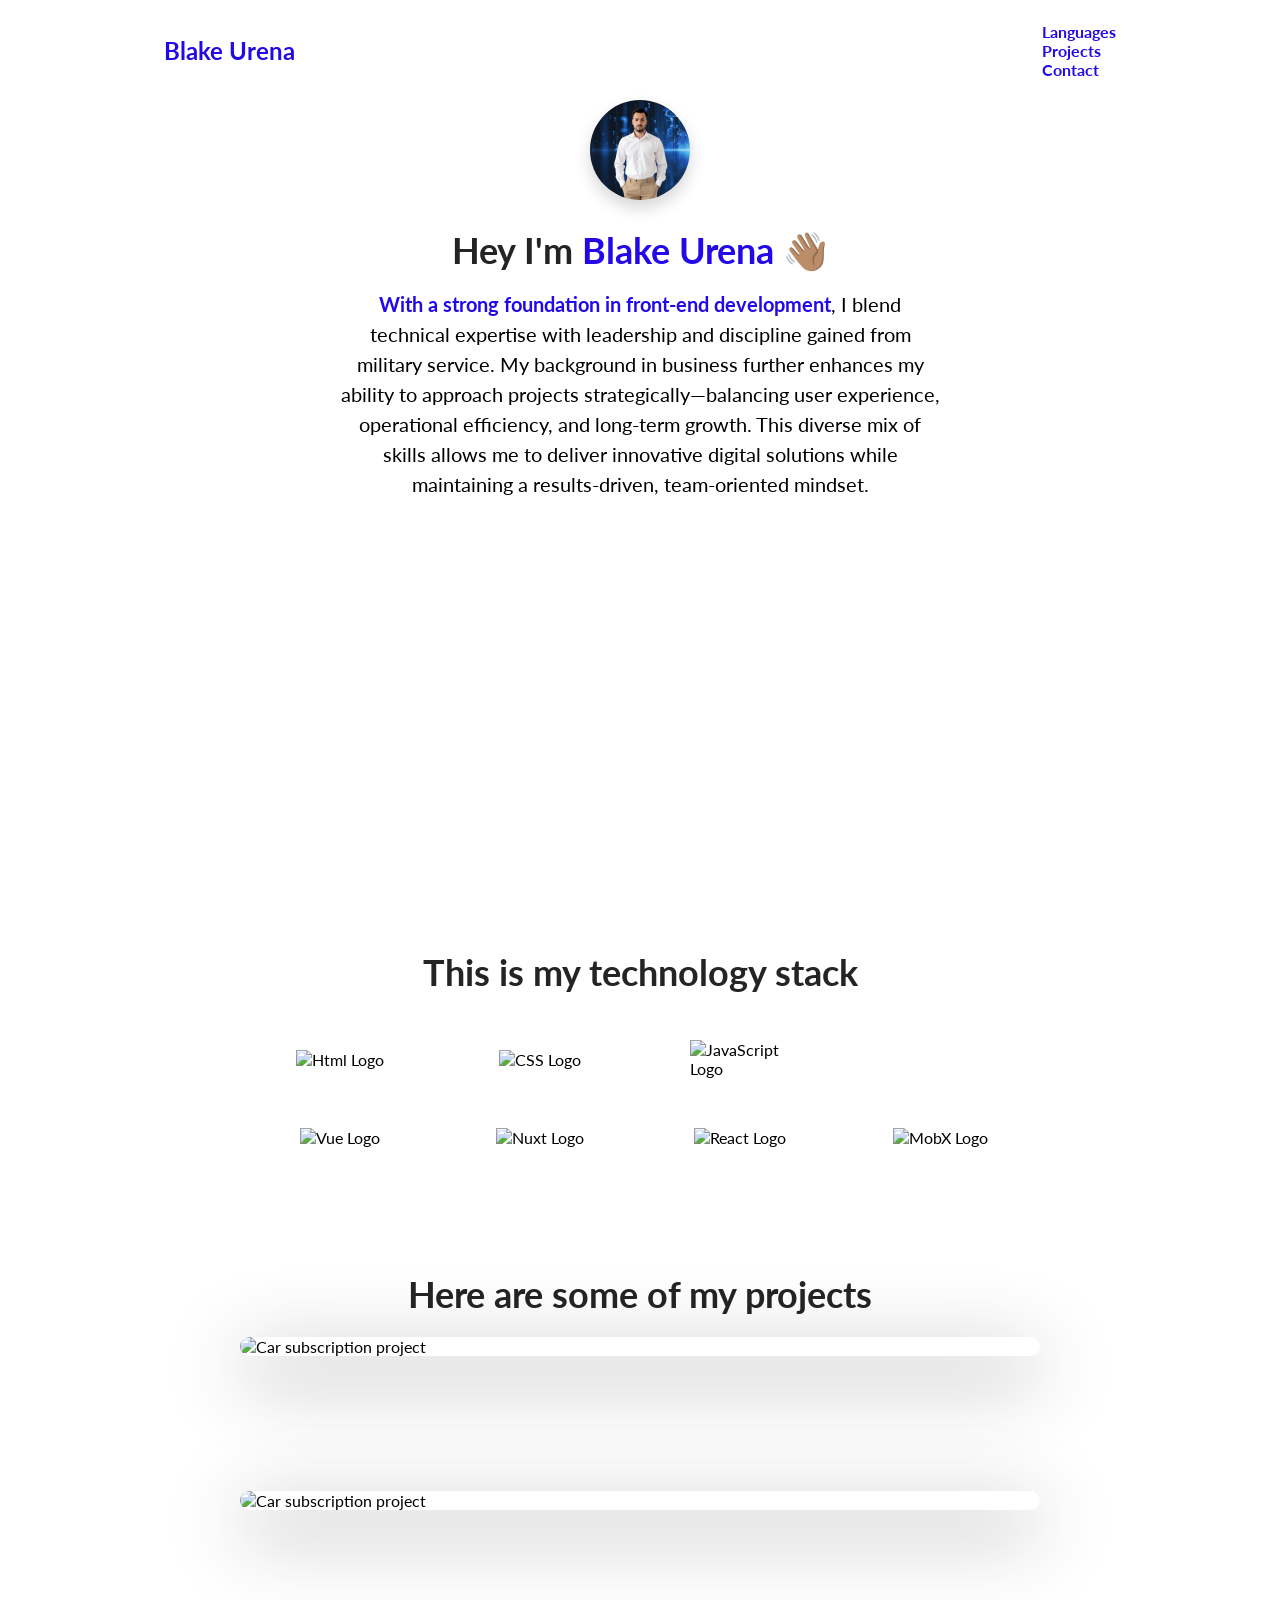
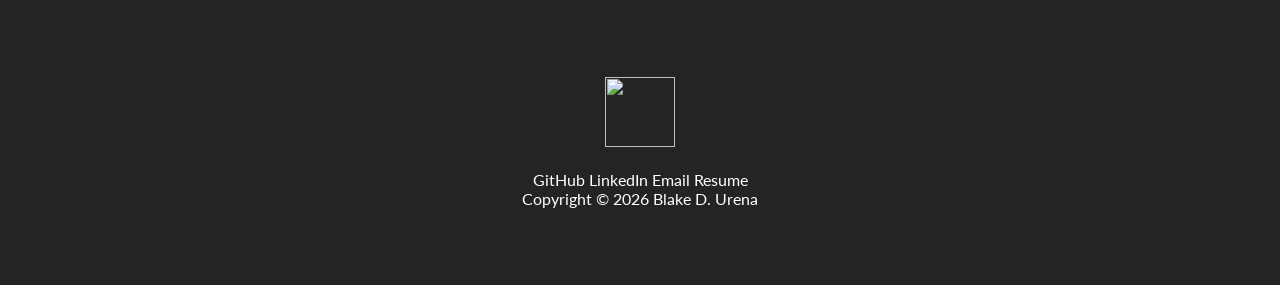
==== eportfolio.html @ 0ce1a2f8 "Update eportfolio.html" ====
<!DOCTYPE html>
<html lang="en">

<head>
    <meta charset="UTF-8">
    <meta http-equiv="X-UA-Compatible" content="IE=edge">
    <meta name="viewport" content="width=device-width, initial-scale=1.0">  
    <title>Blake Urena</title>
    <link rel="stylesheet" href="./style1.css">
    <script src="https://kit.fontawesome.com/65a5e34a44.js" crossorigin="anonymous"></script>
</head>
<body>
    <section id="about-me">
        <nav>
          <div class="personal__logo">Blake Urena</div>
            <ul class="nav__links--list">
                <li class="nav__link">
                    <a href="#languages" class="
                    nav__link--anchor
                    link__hover-effect
                    link__hover-effect--black
                    ">Languages</a>
                </li>
                 <li class="nav__link">
                    <a href="#projects" class="
                    nav__link--anchor
                    link__hover-effect
                    link__hover-effect--black
                    ">Projects</a>
                </li>
                 <li class="nav__link">
                    <a href="mailto:blakeurena@gmail.com" class="
                    nav__link--anchor
                    link__hover-effect
                    link__hover-effect--black
                    ">Contact</a>
                </li>
            </ul>
        </nav>
        <div class="flex flex-1">
            <div class="about-me__info row">
                <div class="about-me__info--container">
                    <figure class="about-me__picture--mask">
                        <img src="assets/me.jpeg" style="width: 100%;" class="about--me__picture" alt="profile picture">
                    </figure>
                    <h1 class="about-me__info--title">
                        Hey I'm <span class="text--blue">Blake Urena</span> 👋🏽
                    </h1>
                    <p class="about-me__info--para">
                        <strong class="text--blue">With a strong foundation in front-end development</strong>, I blend technical expertise with leadership and discipline gained from military service. My background in business further enhances my ability to approach projects strategically—balancing user experience, operational efficiency, and long-term growth. This diverse mix of skills allows me to deliver innovative digital solutions while maintaining a results-driven, team-oriented mindset.
                    </p>
                    <div class="about-me__links">
                     <a href="https://www.linkedin.com/in/blake-d-urena-417a3118b" target="_blank" class="about-me__link">
                      <i class="fa-brands fa-linkedin"></i>
                     </a>
                     <a href="mailto:blakeurenact@gmail.com" target="_blank" class="about-me__link">
                      <i class="fa-regular fa-address-card"></i>
                     </a>
                     <a href="https://github.com/blakeurena" target="_blank" class="about-me__link">
                      <i class="fa-brands fa-github"></i>
                     </a>
                     <a href="assets/resume.pdf" download="resume.pdf" target="_blank" class="about-me__link">
                      <i class="fa-solid fa-user-tie"></i>
                     </a>
                    </div>
                </div>
                <figure class="about-me__img--container">
                    <img src="assets/undraw_accomplishments_tb6k.svg" class="about-me__img" alt="">
                </figure>
            </div>  
        </div>
    </section>  
    <section id="languages">
        <div class="container">
            <div class="row">
                <h1 class="section__title">This is my <span class="text--purple">technology stack</span></h1>
                <div class="language__list">
                    <div class="language">
                        <figure class="language__img--wrapper">
                            <img src="https://upload.wikimedia.org/wikipedia/commons/thumb/3/38/HTML5_Badge.svg/240px-HTML5_Badge.svg.png"
                                alt="Html Logo" class="language__img" />
                        </figure>
                        <span class="language__name">HTML</span>         
                    </div>
                    <div class="language">
                        <figure class="language__img--wrapper">
                        <img src="https://cdn.iconscout.com/icon/free/png-256/css-131-722685.png" alt="CSS Logo"
                            class="language__img" />
                        </figure>
                        <span class="language__name">CSS</span>
                    </div>
                    <div class="language">
                        <figure class="language__img--wrapper">
                            <img src="https://cdn.iconscout.com/icon/free/png-256/javascript-1-225993.png" alt="JavaScript Logo"
                            class="language__img" />
                        </figure>
                        <span class="language__name">JavaScript</span>
                    </div>
                    <div class="language">
                        <span class="language__name">TypeScript</span>
                    </div>
                    <div class="language">
                        <figure class="language__img--wrapper">
                        <img src="https://cdn.iconscout.com/icon/free/png-256/vue-282497.png" alt="Vue Logo"
                            class="language__img" />
                        </figure>
                        <span class="language__name">Vue</span>
                    </div>
                    <div class="language">
                        <figure class="language__img--wrapper">
                        <img src="https://cdn.iconscout.com/icon/free/png-256/nuxt-dot-js-3628959-3030184.png" alt="Nuxt Logo"
                            class="language__img" />
                        </figure>
                        <span class="language__name">Nuxt</span>
                    </div>
                    <div class="language">
                        <figure class="language__img--wrapper">
                        <img src="https://cdn.iconscout.com/icon/free/png-256/react-3-1175109.png" alt="React Logo"
                            class="language__img" />
                        </figure>
                        <span class="language__name">React</span>
                    </div>
                    <div class="language">
                        <figure class="language__img--wrapper">
                        <img src="https://mobx.js.org/img/mobx.png" alt="MobX Logo" class="language__img" />
                        </figure>
                        <span class="language__name">MobX</span>
                    </div>
                </div>
            </div>
        </div>
    </section>
  <section id="projects">
    <div class="container">
      <div class="row">
        <h1 class="section__title">Here are some of my <span class="text--purple">projects</span></h1>
        <ul class="project__list">
          <li class="project">
            <div class="project__wrapper">
              <img src="./assets/loopit.png" class="project__img" alt="Car subscription project">
              <div class="project__description">
                <h3 class="project__description--title">Car sales project</h3>
                <h4 class="project__description--sub-title">
                  Html, CSS, JavaScript, Vue, Vuex
                </h4>
                <p class="project__description--para">
                  This was a project I did to learn the fundamentals of Vue, Vuex, and Vue Router. I built a simple car sales website where you can view cars, add them to a cart, and checkout.
                </p>
                <div class="project__description--links">
                  <a href="https://www.github.com/yourlink" target="_blank" class="project__description--link">
                    <i class="fab fa-github"></i>
                  </a>
                  <a href="https://www.yourwebsite.com" class="project__description--link">
                    <i class="fas fa-link"></i>
                  </a>
                </div>
              </div>
            </div>
          </li>
          <li class="project">
            <div class="project__wrapper">
              <img src="./assets/loopit.png" class="project__img" alt="Car subscription project">
              <div class="project__description">
                <h3 class="project__description--title">Dashboard</h3>
                <h4 class="project__description--sub-title">
                  Html, CSS, JavaScript, Vue, Vuex
                </h4>
                <p class="project__description--para">
                  I built a dashboard for a client using Vue and Vuex. The dashboard displays data from a database in a clean and interactive way.
                </p>
                <div class="project__description--links">
                  <a href="https://www.github.com/yourlink" target="_blank" class="project__description--link">
                    <i class="fab fa-github"></i>
                  </a>
                  <a href="https://www.yourwebsite.com" class="project__description--link">
                    <i class="fas fa-link"></i>
                  </a>
                </div>
              </div>
            </div>
          </li>
        </ul>
      </div>
    </div>
  </section>
  <footer>
    <div class="row footer__row">
      <a href="#" class="footer__anchor">
        <figure class="footer__logo">
          <img src="./assets/logo.svg" class="footer__logo--img" alt="">
        </figure>
        <span class="footer__logo--popper">
          Top
          <i class="fas fa-arrow-up"></i>
        </span>
      </a>
      <div class="footer__social--list">
        <a href="https://https://github.com/blakeurena" target="_blank" class="
          footer__social--link
          link__hover-effect
          link__hover-effect--white
        " target="_blank">GitHub</a>
        <a href="https://www.linkedin.com/in/blake-d-urena-417a3118b" target="_blank" class="
          footer__social--link
          link__hover-effect
          link__hover-effect--white
        " target="_blank">LinkedIn</a>
        <a href="mailto:email@email.com" target="_blank" class="
          footer__social--link
          link__hover-effect
          link__hover-effect--white
        " target="_blank">Email</a>
        <a href="#" target="_blank" class="
          footer__social--link
          link__hover-effect
          link__hover-effect--white
        " target="_blank">Resume</a>
      </div>
      <div class="footer__copyright">Copyright © 2026 Blake D. Urena</div>
    </div>
  </footer>
</body>

</html>
---- style1.css ----
@import url('https://fonts.googleapis.com/css2?family=Lato:wght@400;700&display=swap');

* {
    font-family: 'Lato', sans-serif;
    padding: 0;
    margin: 0;
    box-sizing: border-box;
}

html {
    scroll-behavior: smooth;
}

h1, h2, h3, h4, h5, h6, span {
    color: #242424;
    text-align: center;
    line-height: 1.25;
}

h1{
    font-size: 36px;
}

p {
    line-height: 1.5;
    font-size: 16px;
}

a {
    text-decoration: none;
    position: relative;
    transition: opacity 300ms ease;
}

i:hover {
 opacity: 0.7;
}

.link__hover-effect::after {
    content: "";
    position: absolute;
    height: 3px;
    width: 0;
    bottom: -3px;
    right: 0;
    transition: all 300ms ease;
}

.link__hover-effect:hover::after {
    width: 100%;
    left: 0;
}

.link__hover-effect--white::after {
    background-color: #fff;
}

.link__hover-effect--black::after {
    background-color: #000;
}

li {
    list-style: none;
}

.flex {
    display: flex;
}

.flex-1 {
    flex: 1; 
}

.container {
    padding: 50px 0;
}

.row {
    width: 100%;
    max-width: 800px;
    margin: 0 auto;
}

.text--blue {
    color: #2309e7;
}

section:nth-child(even) {
    background-color: white;
}

.section__title {
    margin-bottom: 20px;
}

/* Navigation BAR */

nav {
    height: 100px;
    width: 100%;
    max-width: 1000px;
    margin: 0 auto;
    display: flex;
    justify-content: space-between;
    align-items: center;
    padding: 0 12px;
}

.nav__link--list {
    display: flex;
}

.nav__link--anchor {
    margin: 0 12px;
    color: #2309e7;
    text-decoration: none;
    font-weight: 700;
}

.nav__link--anchor--primary {
    background-color: #2309e7;
    padding: 8px 20px;
    border-radius: 50px;
    color: white;
    transition: all 300ms ease;
}

.nav__link--anchor--primary:hover {
    background-color: #2309e7;
}

.personal__logo {
    font-size: 24px;
   color: #2309e7;
   margin: 0 12px;
   font-weight: bold;
}

/* ABOUT ME */

#about-me {
    min-height: 100vh;
    display: flex;
    flex-direction: column;
}

.about-me__info {
    display: flex;
    flex-direction: column;
}

.about-me__info--container {
    display: flex;
    flex-direction: column;
    justify-content: center;
    align-items: center;
    max-width: 600px;
    margin: 0 auto;
    text-align: center;
}

.about-me__picture--mask {
    width: 100px;
    height: 100px;
    border-radius: 50%;
    overflow: hidden;
    box-shadow: 0 8px 16px rgba(0, 0, 0, 0.16);
    margin-bottom: 28px;
    animation: animate-profile-picture 800ms 200ms backwards;
}

@keyframes animate-profile-picture {
    0% {
        transform: scale(0);
    }
    80% {
        transform: scale(1.1);
    }
    100% {
        transform: scale(1);
    }
}
.about-me__picture {
    width: 100%;  

/* Improving my own picture */
transform: scale(1.5);
padding-top: 8px;
}

.about-me__info--title {
    margin-bottom: 16px;
    animation: fade-up 650ms 400ms backwards;
}

.about-me__info--para {
    font-size: 20px;
    margin-bottom: 28px;
    animation: fade-up 650ms 400ms backwards;
}

.about-me__link {
    font-size: 20px;
    color: rgb(2, 2, 2);
    padding: 0 16px;
}

.about-me__links {
    animation: fade-up 650ms 800ms backwards;
}

@keyframes fade-up {
    0% {
        opacity: 0;
        transform: translateY(40px);
    }
    100% {
        opacity: 1;
        transform: translateY(0);
    }
}

.about-me__img--container {
    flex: 1;
    display: flex;
    align-items: center;
}

.about-me__img {
    width: 100%;
    animation: fade-in 1200ms 800ms backwards;
}

@keyframes fade-in {
    0% {
        opacity: 0;
    }
    100% {
        opacity: 1;
    }
}

.wave {
    display: inline-block;
    animation: animate-wave 500ms infinite ease-in-out;
}

@keyframes animate-wave {
    0% {
        transform: rotate(0);
    }
   50% {
        transform: rotate(30deg);
    }
    100% {
        transform: rotate(0);
    }
    
}

/* TECH STACK */

.language__img {
    width: 100%;
    max-width: 100px;
    transition: transform 300ms ease;
}

.language:hover .language__img {
    transform: scale(0.9);
}

.language {
    width: 25%;
    display: flex;
    justify-content: center;
    position: relative;
}

.language__img--wrapper {
    display: flex;
    justify-content: center;
    align-items: center;
    padding: 25px 16px;
}

.language__list {
    display: flex;
    justify-content: center;
    flex-wrap: wrap;
}

.language__name {
    position: absolute;
    bottom: 0;
    transform: scale(0);
    transition: all 300ms;
    font-size: 20px;
    opacity: 0;
}

.language:hover .language__name {
    transform: scale(1);
    opacity: 1;
}

/* Projects */

.project {
    margin-bottom: 135px;
}

.project:last-child {
    margin-bottom: 40px;
}

.project__img {
    width: 100%;
    transition: all 500ms ease;
}

.project__wrapper {
    display: flex;
    box-shadow: 0 20px 80px rgba(0,0,0, 0.45);
    border-radius: 20px;
    overflow: hidden;
    position: relative;
}

.project__wrapper:before {
    content: "";
    position: absolute;
    top: 0;
    left: 0;
    width: 100%;
    height: 100%;
    background-color: #1c1d25;
    opacity: 0;
    transition: all 450ms ease;
    z-index: 2;
    transform: translateY(100%);
}

.project:hover .project__wrapper:before {
    transform: translateY(0);
    opacity:0.7;
}

.project:hover .project__img {
    transform: scale(1.07);
    filter: blur(5px);
}

.project:hover .project__description {
    opacity: 1;
    transform: translateY(-50%);
}

.project__description {
    position: absolute;
    top: 50%;
    left: 50%;
    transform: translate(-50%, 100%);
    max-width: 550px;
    z-index: 3;
    opacity: 0;
    transition: transform 450ms ease, opacity 300ms ease;
}

.project__description--title {
    font-size: 40px;
}

.project__description--para {
    margin: 16px 0;
}

.project__description--link {
    font-size: 20px;
    margin-right: 16px;
}

.project__description--title, 
.project__description--sub-title,
.project__description--para,
.project__description--link {
text-align: left;
color: #fff;
}

/* Footer */

footer {
    background-color: #242424;
    display: flex;
    padding: 6% 0;
    position: relative;
}

.footer__row {
    display: flex;
    flex-direction: column;
    align-items: center;
}

.footer__logo--img {
    width: 70px;
    height: 70px;
}

.footer__social--link,
.footer__copyright,
.footer__logo--popper{
    color: #fff;
    
}

.footer__logo--popper {
    position: absolute;
    right: 0;
    top: 30px;
    font-weight: 700;
    opacity: 0;
    transition: all 300ms ease;
}

.footer__anchor {
    margin-bottom: 20px;
    position: relative;
}

.footer__anchor:hover .footer__logo--popper {
    transform: translateY(60px);
     opacity: 1;
}

/* Small phones, tablets, large smartphones */
@media (max-width: 768px) {
    nav {
        height: 68px;
    }

    h1 {
        font-size: 28px;
    }

    .about-me__info--para {
        font-size: 18px;
    }

    .language {
        width: calc(100% / 3);
    }

    .project__description--para {
        font-size: 14px;
    }

    .project__description--links {
        display: flex;
        justify-content: center;
    }

    .project__description--title {
        font-size: 32px;
        line-height: 1;
        text-align: center;
    }

    .project__description--sub-title {
        text-align: center;
        margin: 12px 0;
    }
}
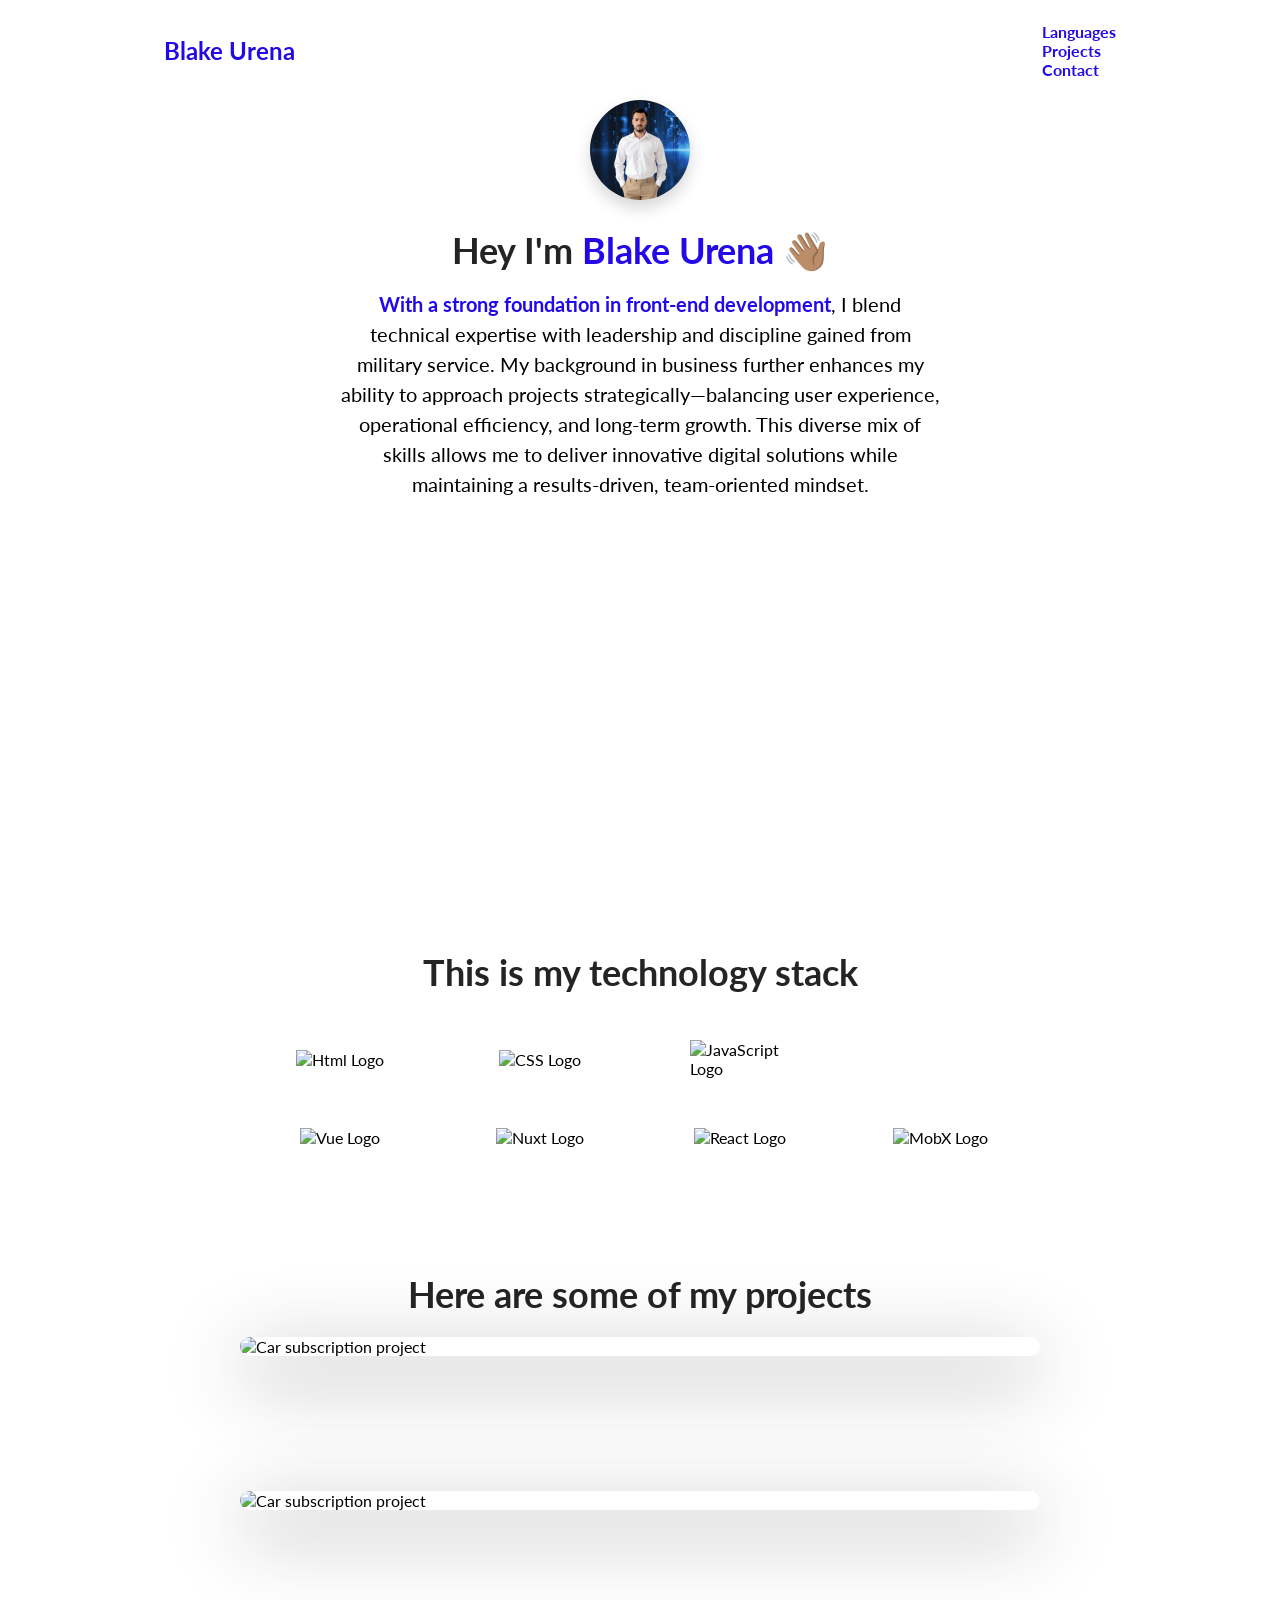
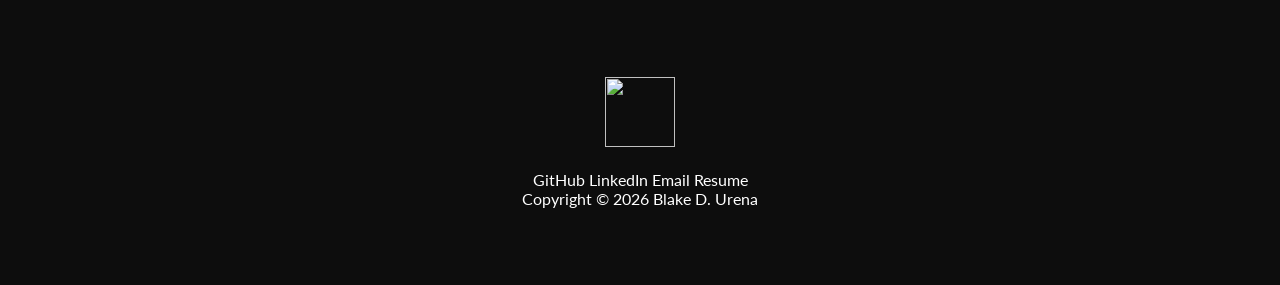
==== commit 7212ec22: "Update eportfolio.html and style1.css" ====
--- a/eportfolio.html
+++ b/eportfolio.html
@@ -59,7 +59,7 @@
                      <a href="https://github.com/blakeurena" target="_blank" class="about-me__link">
                       <i class="fa-brands fa-github"></i>
                      </a>
-                     <a href="assets/resume.pdf" download="resume.pdf" target="_blank" class="about-me__link">
+                     <a href="assets/Blake_Urena_2026.pdf" download="resume.pdf" class="about-me__link">
                       <i class="fa-solid fa-user-tie"></i>
                      </a>
                     </div>
@@ -169,7 +169,7 @@
                   I built a dashboard for a client using Vue and Vuex. The dashboard displays data from a database in a clean and interactive way.
                 </p>
                 <div class="project__description--links">
-                  <a href="https://www.github.com/yourlink" target="_blank" class="project__description--link">
+                  <a href="https://www.github.com/blakeurena" target="_blank" class="project__description--link">
                     <i class="fab fa-github"></i>
                   </a>
                   <a href="https://www.yourwebsite.com" class="project__description--link">
@@ -187,7 +187,7 @@
     <div class="row footer__row">
       <a href="#" class="footer__anchor">
         <figure class="footer__logo">
-          <img src="./assets/logo.svg" class="footer__logo--img" alt="">
+          <img src="./assets/bu.png" class="footer__logo--img" alt="">
         </figure>
         <span class="footer__logo--popper">
           Top
@@ -195,26 +195,26 @@
         </span>
       </a>
       <div class="footer__social--list">
-        <a href="https://https://github.com/blakeurena" target="_blank" class="
-          footer__social--link
-          link__hover-effect
-          link__hover-effect--white
-        " target="_blank">GitHub</a>
-        <a href="https://www.linkedin.com/in/blake-d-urena-417a3118b" target="_blank" class="
-          footer__social--link
-          link__hover-effect
-          link__hover-effect--white
-        " target="_blank">LinkedIn</a>
-        <a href="mailto:email@email.com" target="_blank" class="
-          footer__social--link
-          link__hover-effect
-          link__hover-effect--white
-        " target="_blank">Email</a>
-        <a href="#" target="_blank" class="
-          footer__social--link
-          link__hover-effect
-          link__hover-effect--white
-        " target="_blank">Resume</a>
+        <a href="https://github.com/blakeurena" target="_blank" class="
+          footer__social--link
+          link__hover-effect
+          link__hover-effect--white
+        ">GitHub</a>
+        <a href="https://www.linkedin.com/in/blake-d-urena-417a3118b" class="
+          footer__social--link
+          link__hover-effect
+          link__hover-effect--white
+        ">LinkedIn</a>
+        <a href="mailto:blakeurenact@gmail.com" target="_blank" class="
+          footer__social--link
+          link__hover-effect
+          link__hover-effect--white
+        ">Email</a>
+        <a href="assets/Blake_Urena_2026.pdf" download="resume.pdf" class="
+          footer__social--link
+          link__hover-effect
+          link__hover-effect--white
+        ">Resume</a>
       </div>
       <div class="footer__copyright">Copyright © 2026 Blake D. Urena</div>
     </div>
--- a/style1.css
+++ b/style1.css
@@ -385,13 +385,13 @@
 .project__description--para,
 .project__description--link {
 text-align: left;
-color: #fff;
+color: #f8f4f4;
 }
 
 /* Footer */
 
 footer {
-    background-color: #242424;
+    background-color: #0d0d0d;
     display: flex;
     padding: 6% 0;
     position: relative;
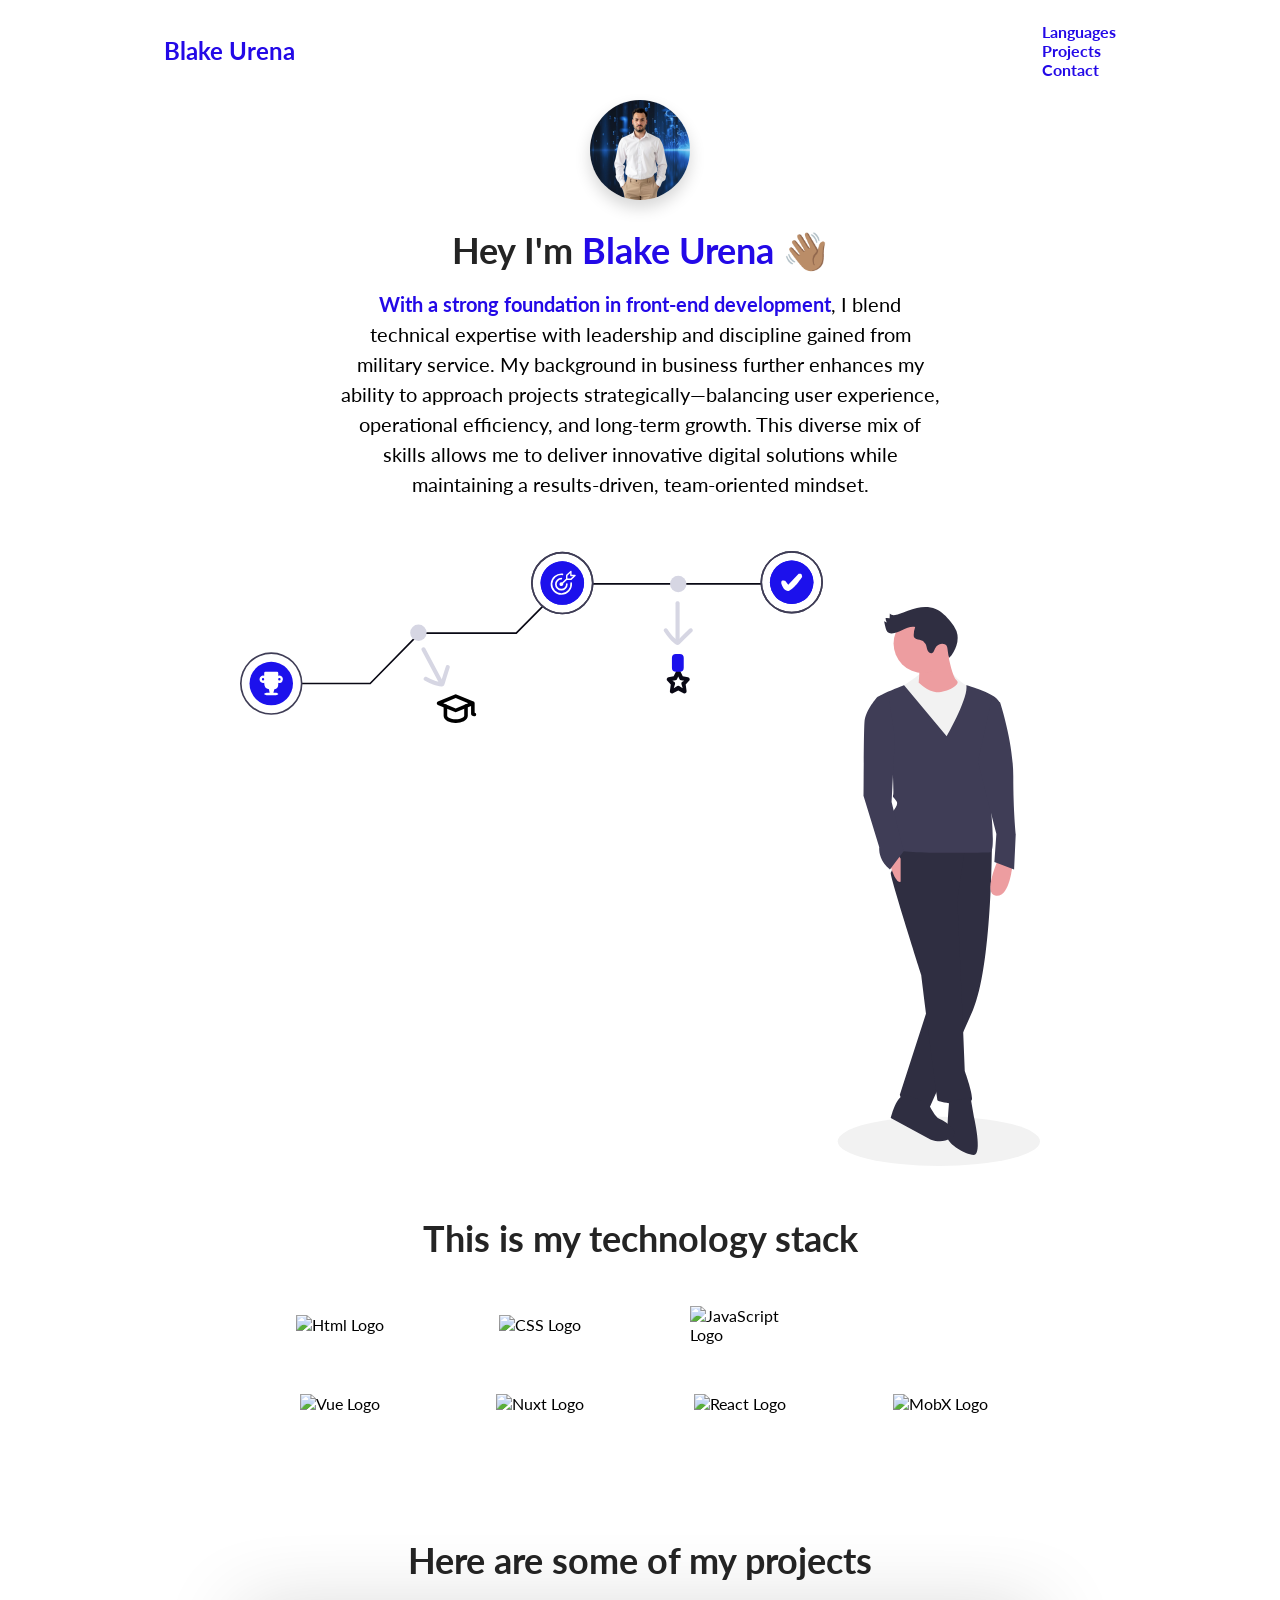
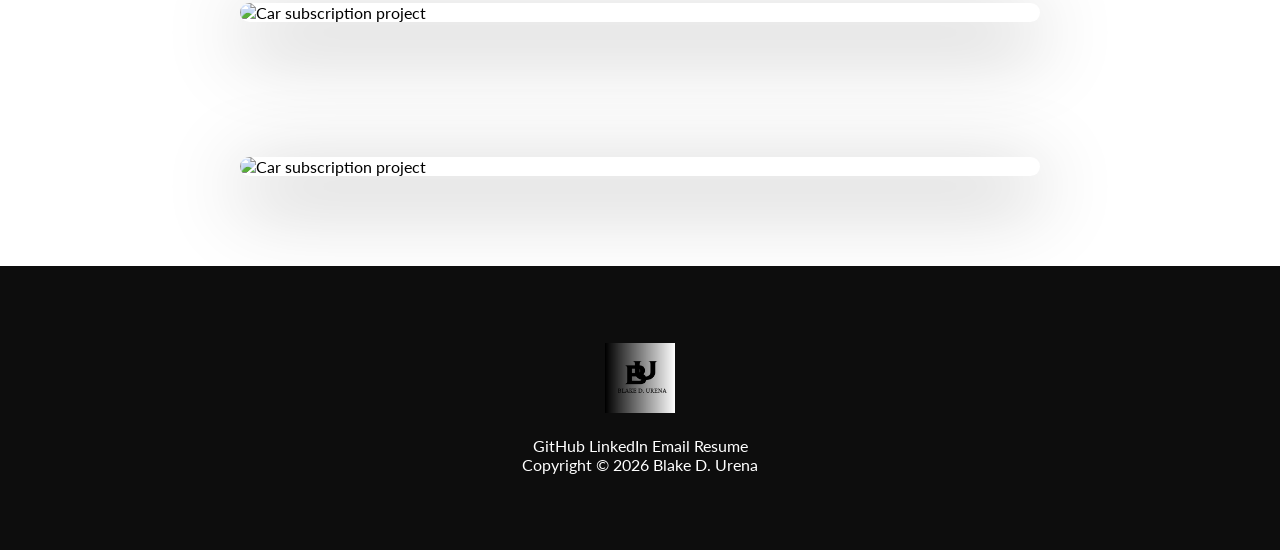
==== commit 4ac67ed1: "Update eportfolio.html" ====
--- a/eportfolio.html
+++ b/eportfolio.html
@@ -59,7 +59,7 @@
                      <a href="https://github.com/blakeurena" target="_blank" class="about-me__link">
                       <i class="fa-brands fa-github"></i>
                      </a>
-                     <a href="assets/Blake_Urena_2026.pdf" download="resume.pdf" class="about-me__link">
+                     <a href="assets/Blake_Urena_2026.pdf" download="Blake_Urena_2026.pdf" target="_blank" class="about-me__link">
                       <i class="fa-solid fa-user-tie"></i>
                      </a>
                     </div>
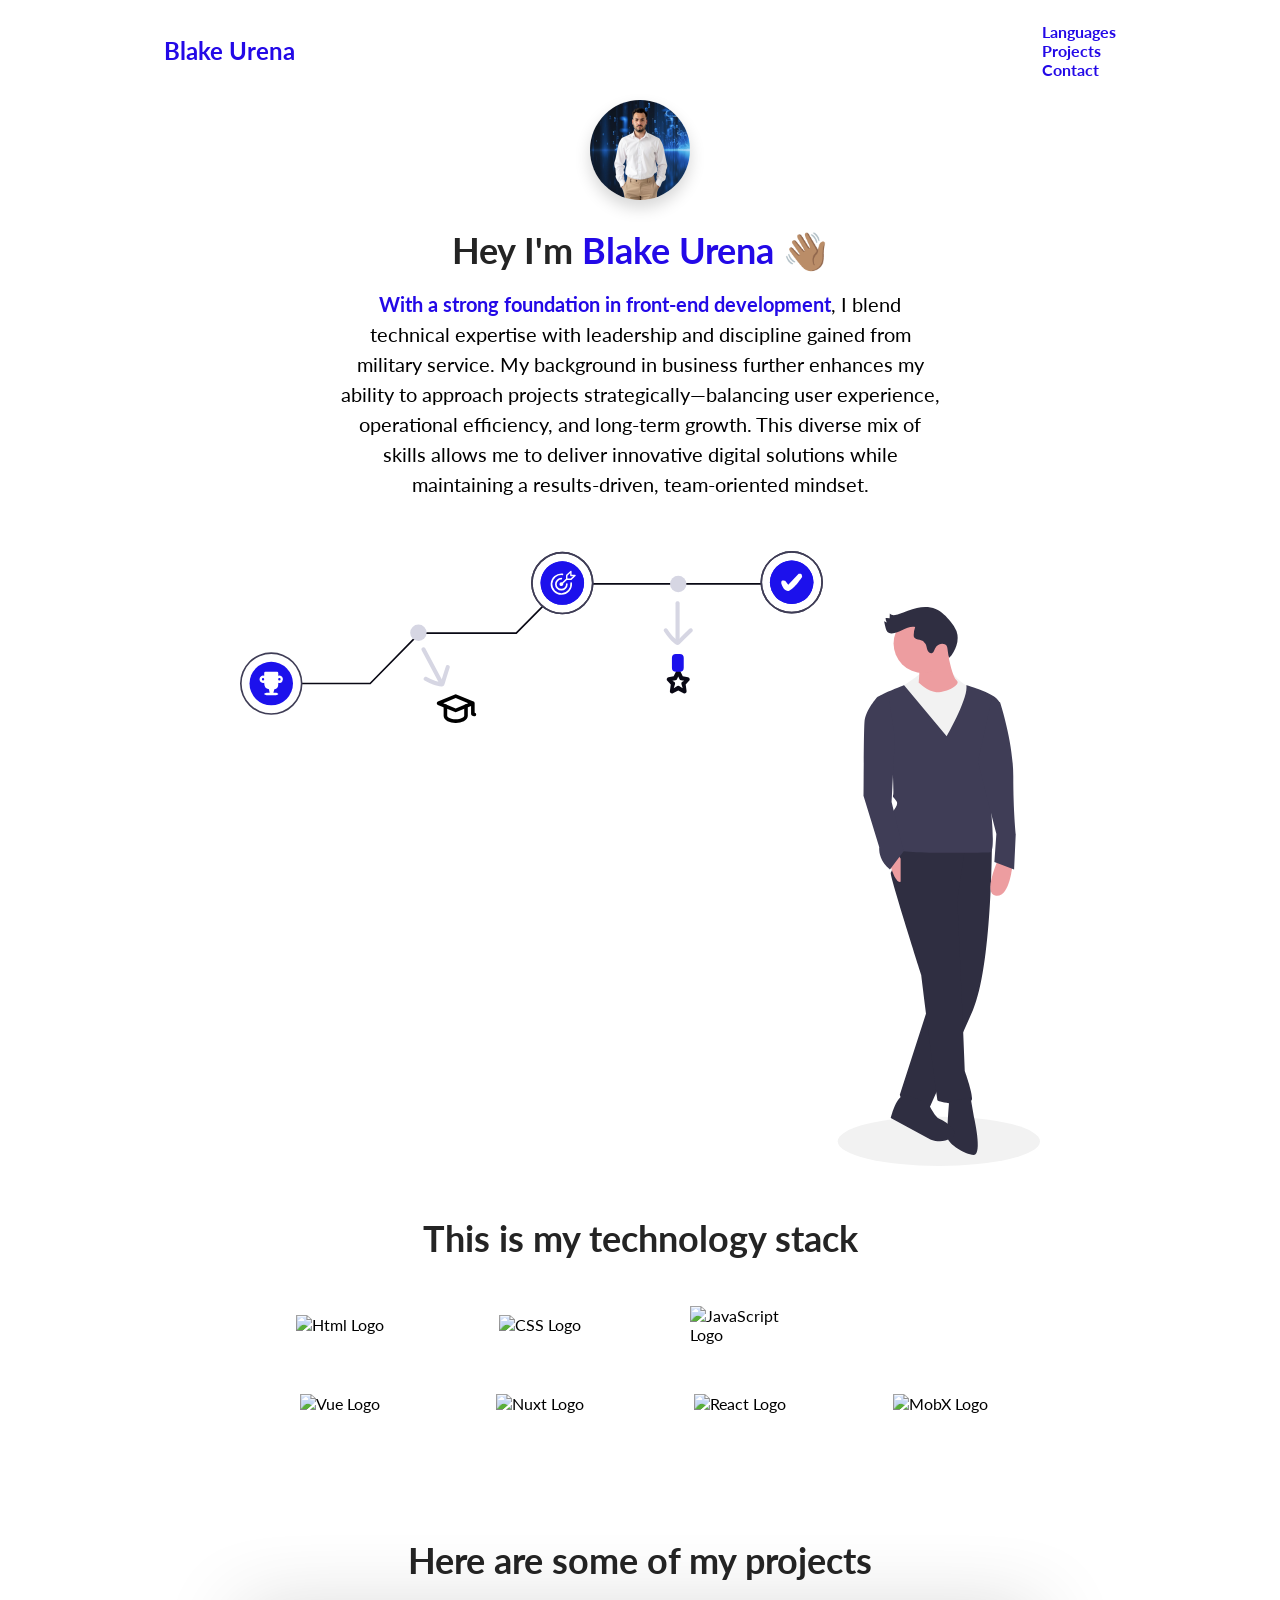
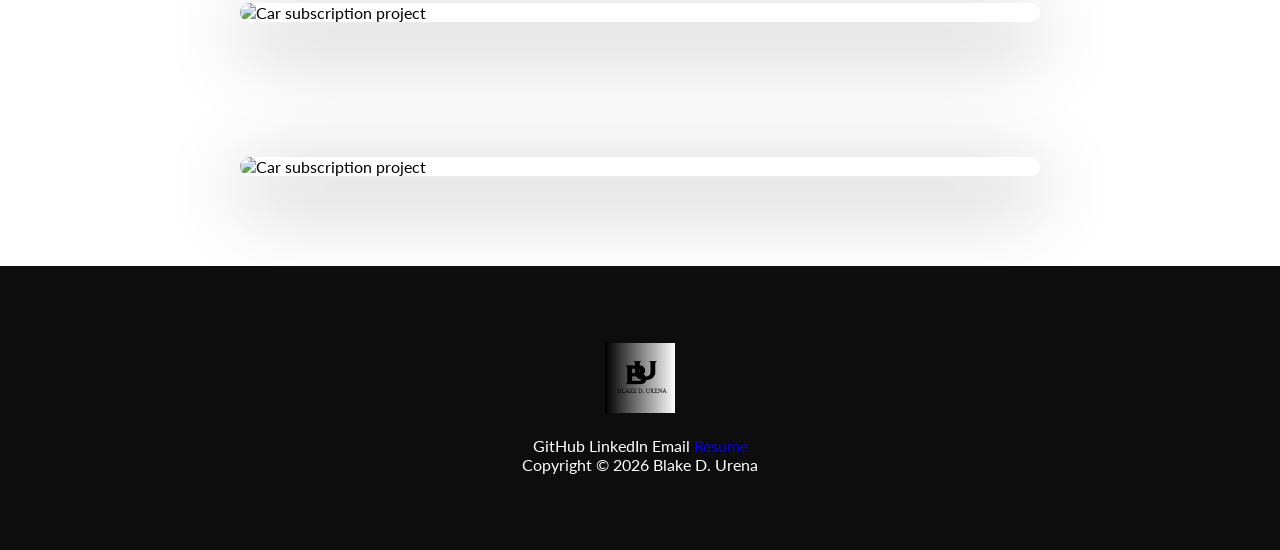
==== commit 20921f35: "Update eportfolio.html" ====
--- a/eportfolio.html
+++ b/eportfolio.html
@@ -59,7 +59,7 @@
                      <a href="https://github.com/blakeurena" target="_blank" class="about-me__link">
                       <i class="fa-brands fa-github"></i>
                      </a>
-                     <a href="assets/Blake_Urena_2026.pdf" download="Blake_Urena_2026.pdf" target="_blank" class="about-me__link">
+                     <a href="assets/Blake_Urena 2026.pdf" download="assets/Blake_Urena 2026.pdf" target="_blank" class="about-me__link">
                       <i class="fa-solid fa-user-tie"></i>
                      </a>
                     </div>
@@ -210,7 +210,7 @@
           link__hover-effect
           link__hover-effect--white
         ">Email</a>
-        <a href="assets/Blake_Urena_2026.pdf" download="resume.pdf" class="
+        <a href="assets/Blake_Urena 2026.pdf" download="Blake_Urena 2026.pdf" target="_blankclass="
           footer__social--link
           link__hover-effect
           link__hover-effect--white
